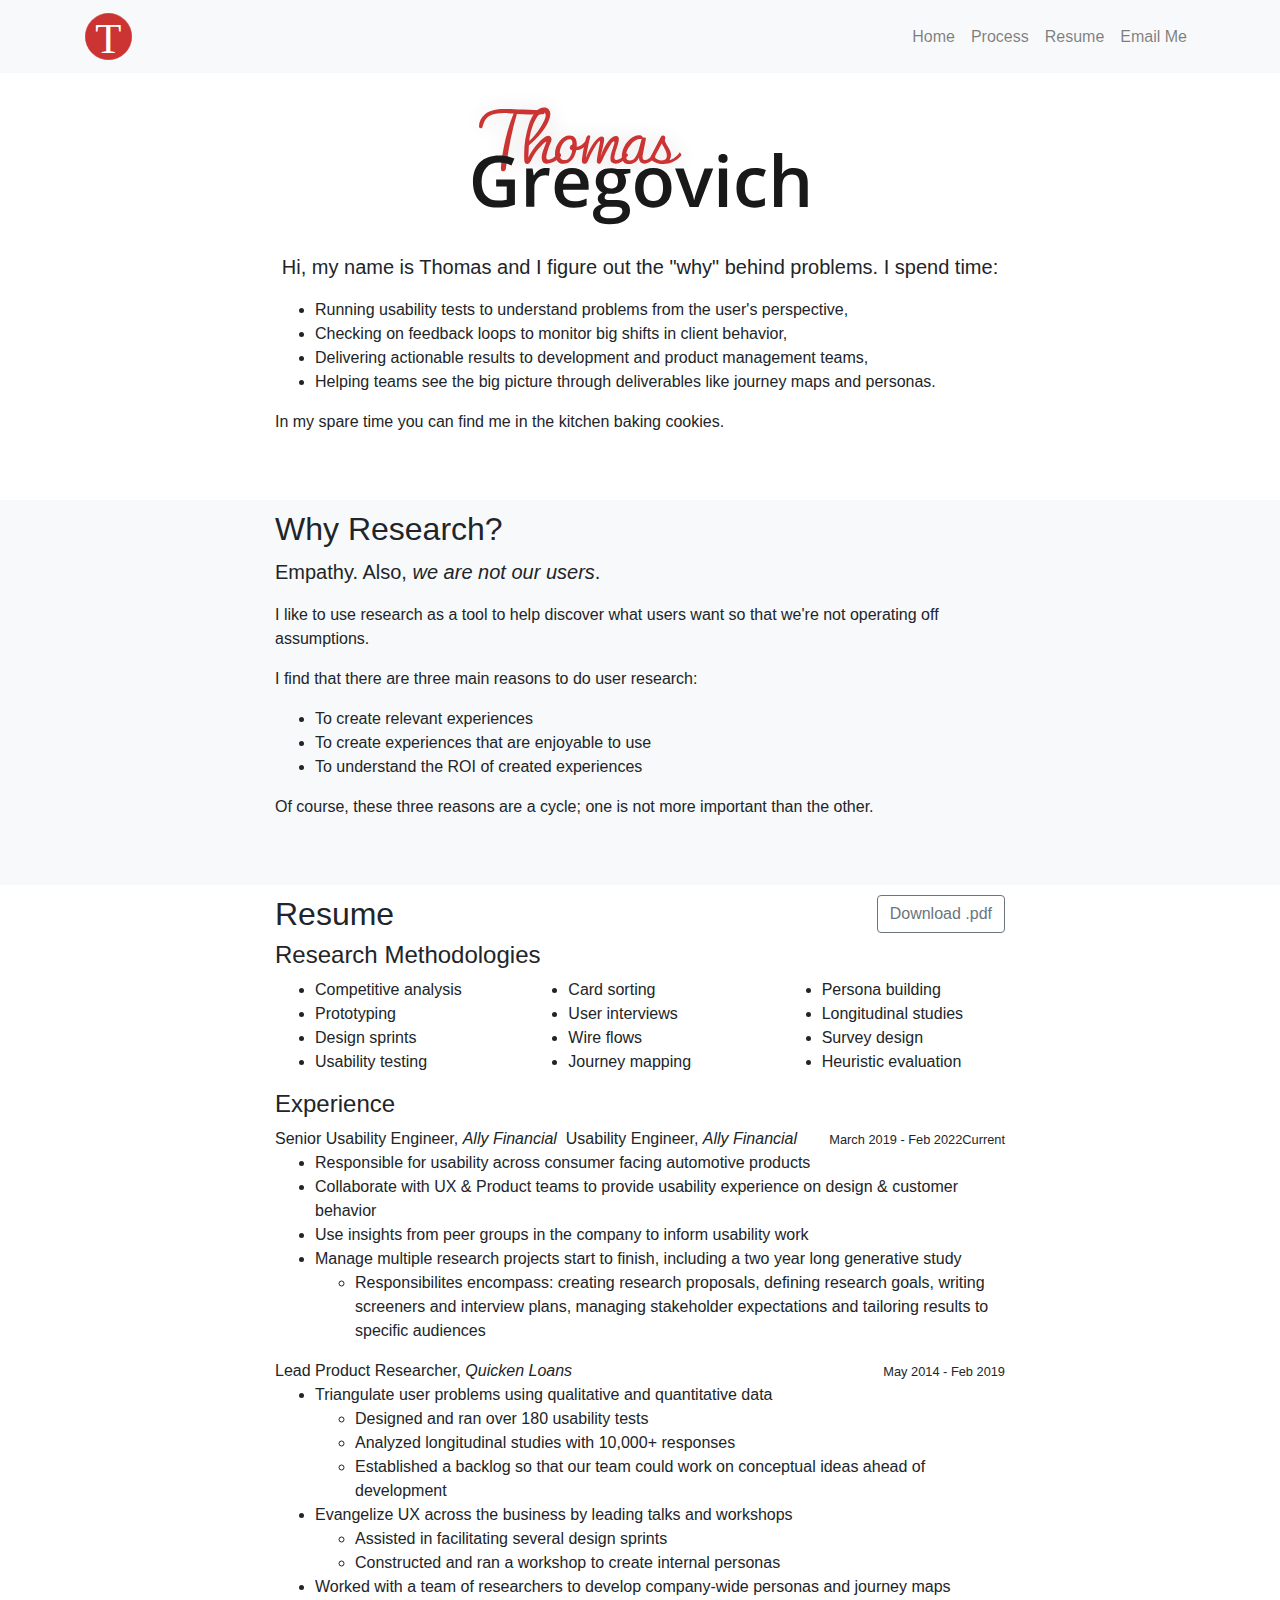
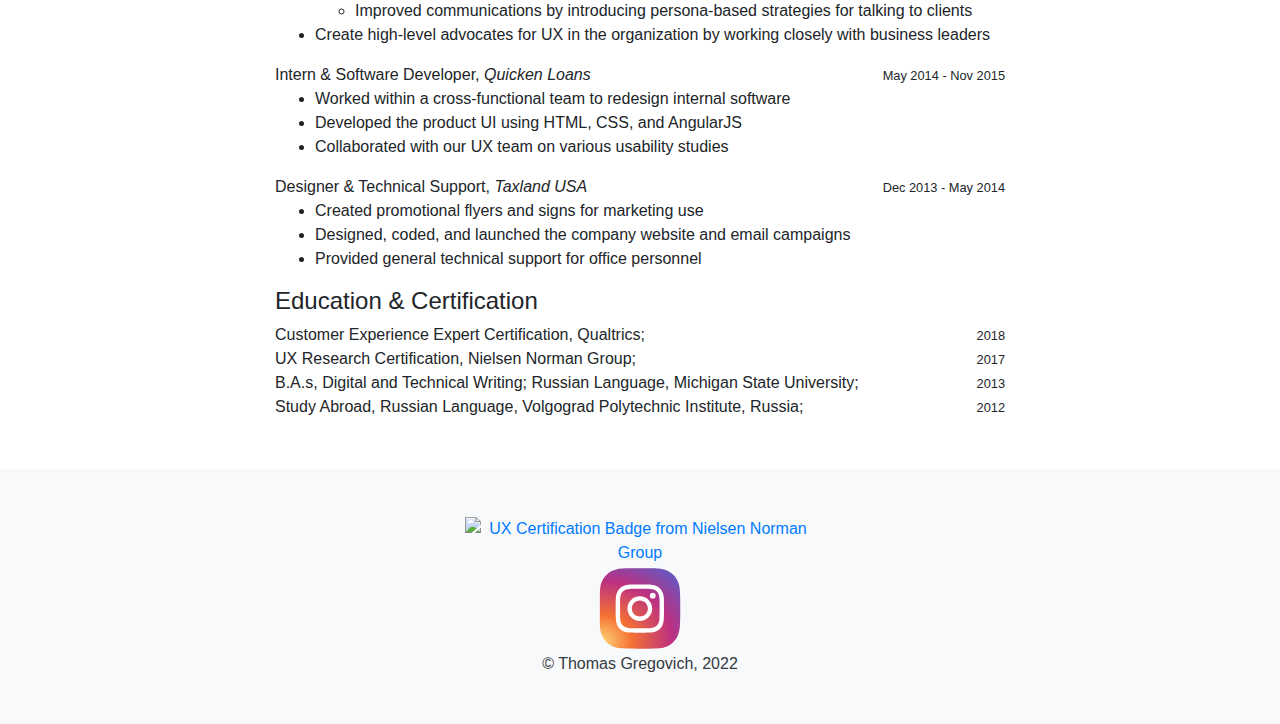
==== index.html @ 5a5f09c2 "Update index.html" ====
<!DOCTYPE html>
<html lang="en">
	<head>
		<!-- Global site tag (gtag.js) - Google Analytics -->
		<script async src="https://www.googletagmanager.com/gtag/js?id=UA-123121654-1"></script>
		<script>
 				window.dataLayer = window.dataLayer || [];
				function gtag(){dataLayer.push(arguments);}
				gtag('js', new Date());

				gtag('config', 'UA-123121654-1');
		</script>

    	<meta charset="utf-8">
    	<meta name="viewport" content="width=device-width, initial-scale=1, shrink-to-fit=no">
    	<meta name="description" content="">
   		<meta name="author" content="">

    	<title>T. Gregovich</title>

    	<!-- Bootstrap core CSS -->
   		<link href="vendor/bootstrap/css/bootstrap.min.css" rel="stylesheet">

    	<!-- Custom styles for this template -->
    	<link href="css/scrolling-nav.css" rel="stylesheet">
    	<link href="css/customstyles.css" rel="stylesheet" type="text/css">
	</head>

  <body id="page-top">

    <!-- Navigation -->
    <nav class="navbar navbar-expand-lg navbar-light bg-light fixed-top" id="mainNav">
      <div class="container">
        <a class="navbar-brand js-scroll-trigger" href="#page-top"><img src="img/logo.svg" id="brand"></a>
        <button class="navbar-toggler" type="button" data-toggle="collapse" data-target="#navbarResponsive" aria-controls="navbarResponsive" aria-expanded="false" aria-label="Toggle navigation">
          <span>Menu</span>
        </button>
        <div class="collapse navbar-collapse" id="navbarResponsive">
          <ul class="navbar-nav ml-auto">
            <li class="nav-item">
              <a class="nav-link js-scroll-trigger" href="#home">Home</a>
            </li>
            <li class="nav-item">
              <a class="nav-link js-scroll-trigger" href="#process">Process</a>
            </li>
            <li class="nav-item">
              <a class="nav-link js-scroll-trigger" href="#resume">Resume</a>
            </li>
            <li class="nav-item">
              <a class="nav-link js-scroll-trigger" href="mailto:thomas.gregovich@gmail.com">Email Me</a>
            </li>
          </ul>
        </div>
      </div>
    </nav>

    <section id="home">
      <div class="container">
        <div class="row">
          <div class="col-lg-8 mx-auto">
          	<img src="img/logo-name.svg" id="logoname">
            <p class="lead text-center">Hi, my name is Thomas and I figure out the "why" behind problems. I spend time: </p>
            <ul>
              <li>Running usability tests to understand problems from the user's perspective,</li>
              <li>Checking on feedback loops to monitor big shifts in client behavior,</li>
              <li>Delivering actionable results to development and product management teams,</li>
              <li>Helping teams see the big picture through deliverables like journey maps and personas.</li>
            </ul>
            <p>In my spare time you can find me in the kitchen baking cookies.</p>
          </div>
        </div>
      </div>
    </section>

    <section id="process" class="bg-light">
      <div class="container">
        <div class="row">
          <div class="col-lg-8 mx-auto">
            <h2>Why Research?</h2>
            <p class="lead">Empathy. Also, <em>we are not our users</em>.</p>
            <p>I like to use research as a tool to help discover what users want so that we're not operating off assumptions.</p>
			<p>I find that there are three main reasons to do user research:
			<ul>
				<li>To create relevant experiences</li>
				<li>To create experiences that are enjoyable to use</li>
				<li>To understand the ROI of created experiences</li>
			</ul>
			Of course, these three reasons are a cycle; one is not more important than the other.
			</p>
          </div>
        </div>
      </div>
    </section>

    <section id="resume">
      <div class="container">
        <div class="row">
          <div class="col-lg-8 mx-auto">
            <h2><span>Resume</span>
                <a class="btn btn-outline-secondary float-right" href="https://gregovic.github.io/files/gregovich_resume.pdf" role="button">Download .pdf</a>
            </h2>
            <h4>Research Methodologies</h4>
            <div class="row">
            	<div class="col-sm">
            		<ul>
            			<li>Competitive analysis</li>
            			<li>Prototyping</li>
            			<li>Design sprints</li>
            			<li>Usability testing</li>
            		</ul>            		
            	</div>
            	<div class="col-sm">
            		<ul>
						<li>Card sorting</li>
            			<li>User interviews</li>
            			<li>Wire flows</li>
            			<li>Journey mapping</li>
            		</ul>            		
            	</div>
            	<div class="col-sm">
            		<ul>
            			<li>Persona building</li>
            			<li>Longitudinal studies</li>
            			<li>Survey design</li>
            			<li>Heuristic evaluation</li>
            		</ul>
            	</div>
            </div>            
			<h4>Experience</h4>
				<div>
					<span class="h6">Senior Usability Engineer, <em>Ally Financial&nbsp;</em></span><span class="float-sm-right"><small>Current</small></span>
					<span class="h6">Usability Engineer, <em>Ally Financial&nbsp;</em></span><span class="float-sm-right"><small>March 2019 - Feb 2022</small></span>
					<ul>
						<li>Responsible for usability across consumer facing automotive products</li>
						<li>Collaborate with UX & Product teams to provide usability experience on design & customer behavior</li>
						<li>Use insights from peer groups in the company to inform usability work</li>
						<li>Manage multiple research projects start to finish, including a two year long generative study</li>
							<ul>
								<li>Responsibilites encompass: creating research proposals, defining research goals, writing screeners and interview plans, managing stakeholder expectations and tailoring results to specific audiences</li>
							</ul>
					</ul>					
				</div>
		  		<div>
					<span class="h6">Lead Product Researcher, <em>Quicken Loans&nbsp;</em></span><span class="float-sm-right"><small>May 2014 - Feb 2019</small></span>
					<ul>
						<li>Triangulate user problems using qualitative and quantitative data</li>
							<ul>
								<li>Designed and ran over 180 usability tests</li>
								<li>Analyzed longitudinal studies with 10,000+ responses</li>
								<li>Established a backlog so that our team could work on conceptual ideas ahead of development</li>
							</ul>
						<li>Evangelize UX across the business by leading talks and workshops</li>
							<ul>
								<li>Assisted in facilitating several design sprints</li>
								<li>Constructed and ran a workshop to create internal personas</li>
							</ul>
						<li>Worked with a team of researchers to develop company-wide personas and journey maps</li>
							<ul>
								<li>Improved communications by introducing persona-based strategies for talking to clients</li>
							</ul>
						<li>Create high-level advocates for UX in the organization by working closely with business leaders</li>
					</ul>					
				</div>
				<div>
					<span class="h6">Intern & Software Developer, <em>Quicken Loans&nbsp;</em></span><span class="float-sm-right"><small>May 2014 - Nov 2015</small></span>
					<ul>
						<li>Worked within a cross-functional team to redesign internal software</li>
						<li>Developed the product UI using HTML, CSS, and AngularJS</li>
						<li>Collaborated with our UX team on various usability studies</li>
					</ul>
				</div>
				<div>
					<span class="h6">Designer & Technical Support, <em>Taxland USA&nbsp;</em></span><span class="float-sm-right"><small>Dec 2013 - May 2014</small></span>
					<ul>
						<li>Created promotional flyers and signs for marketing use</li>
						<li>Designed, coded, and launched the company website and email campaigns</li>
						<li>Provided general technical support for office personnel</li>
					</ul>
					
				</div>
			<h4>Education & Certification</h4>
			<div>Customer Experience Expert Certification, Qualtrics;&nbsp;<span class="float-sm-right"><small>2018</small></span></div>
			<div>UX Research Certification, Nielsen Norman Group;&nbsp;<span class="float-sm-right"><small>2017</small></span></div>
			<div>B.A.s, Digital and Technical Writing; Russian Language, Michigan State University;&nbsp;<span class="float-sm-right"><small>2013</small></span></div>
			<div>Study Abroad, Russian Language, Volgograd Polytechnic Institute, Russia;&nbsp;<span class="float-sm-right"><small>2012</small></span></div>
          
          </div>
        </div>
      </div>
    </section>

    <!-- Footer -->
    <footer class="py-5 bg-light">
      <div class="container">
      	<div class="row">
      		<div class="col">
      		</div>
      		<div class="col text-center">
      			<div>
      				<a href="https://www.nngroup.com/ux-certification/verify/"><img src="https://media.nngroup.com/nng-uxc-badge.png" width="120" height="104" border="0" style="border:none;"alt="UX Certification Badge from Nielsen Norman Group" /></a>
      				<a href="https://www.instagram.com/doublehelixes"><img src="img/insta.svg" width="100" height="87" border="0" style="border:none;"alt="Link to Thomas' instagram page; icon created by Arthur Gareginyan at iconfinder.com" /></a>
      			</div>
      		</div>
      		<div class="col">
			</div>
      	</div>
      	<div class="row">
      		<div class="col">
      			<p class="m-0 text-center text-dark"> &copy; Thomas Gregovich, 2022</p>
      		</div>
      	</div>
      </div>
      <!-- /.container -->
    </footer>

    <!-- Bootstrap core JavaScript -->
    <script src="vendor/jquery/jquery.min.js"></script>
    <script src="vendor/bootstrap/js/bootstrap.bundle.min.js"></script>

    <!-- Plugin JavaScript -->
    <script src="vendor/jquery-easing/jquery.easing.min.js"></script>

    <!-- Custom JavaScript for this theme -->
    <script src="js/scrolling-nav.js"></script>

  </body>

</html>
---- css/scrolling-nav.css ----
/*!
 * Start Bootstrap - Scrolling Nav (https://startbootstrap.com/template-overviews/scrolling-nav)
 * Copyright 2013-2017 Start Bootstrap
 * Licensed under MIT (https://github.com/BlackrockDigital/startbootstrap-scrolling-nav/blob/master/LICENSE)
 */

header {
  padding: 154px 0 100px;
}

@media (min-width: 992px) {
  header {
    padding: 156px 0 100px;
  }
}

section {
  padding: 10px 0 50px 0;
}
---- css/customstyles.css ----
/* Sticky nav stuff */
body {
  min-height: 1100px;
  padding-top: 70px;
}
/* Logo/Pic Resizing */
.pic-resize {
	max-width: 40%; 
	height: auto;
	border-radius: 50%;
}
#specialpic {
	display: block;
    margin-left: auto;
    margin-right: auto;
    width: 50%;
    padding-bottom: 25px;
}
#logoname {
	display: block;
    margin-left: auto;
    margin-right: auto;
    width: 50%;
}

#brand {
	max-width: 60%;
	height: auto;
}


/* Fancy typography stuff */
.firstcharacter {
	float: left;
	color: #d6503e;
	font-size: 64px;
	line-height: 60px;
	font-family: 'Lato', sans-serif;
	font-weight: 400;
}

.sectionhead{
	margin: 10px 0 0 0;
}
.sectionhead .pdf {margin-top:10px;}

.resume h2{
	
}

/* Footer Navigation */

#social {text-align: center;}
#social ul {
	list-style-type: none;
	margin: 0;
	padding: 0;
	} 
#social ul li {display: inline;}
#social ul li a {text-decoration: none; padding: .5rem;}
#social img {height: 50px; width: 50px;}
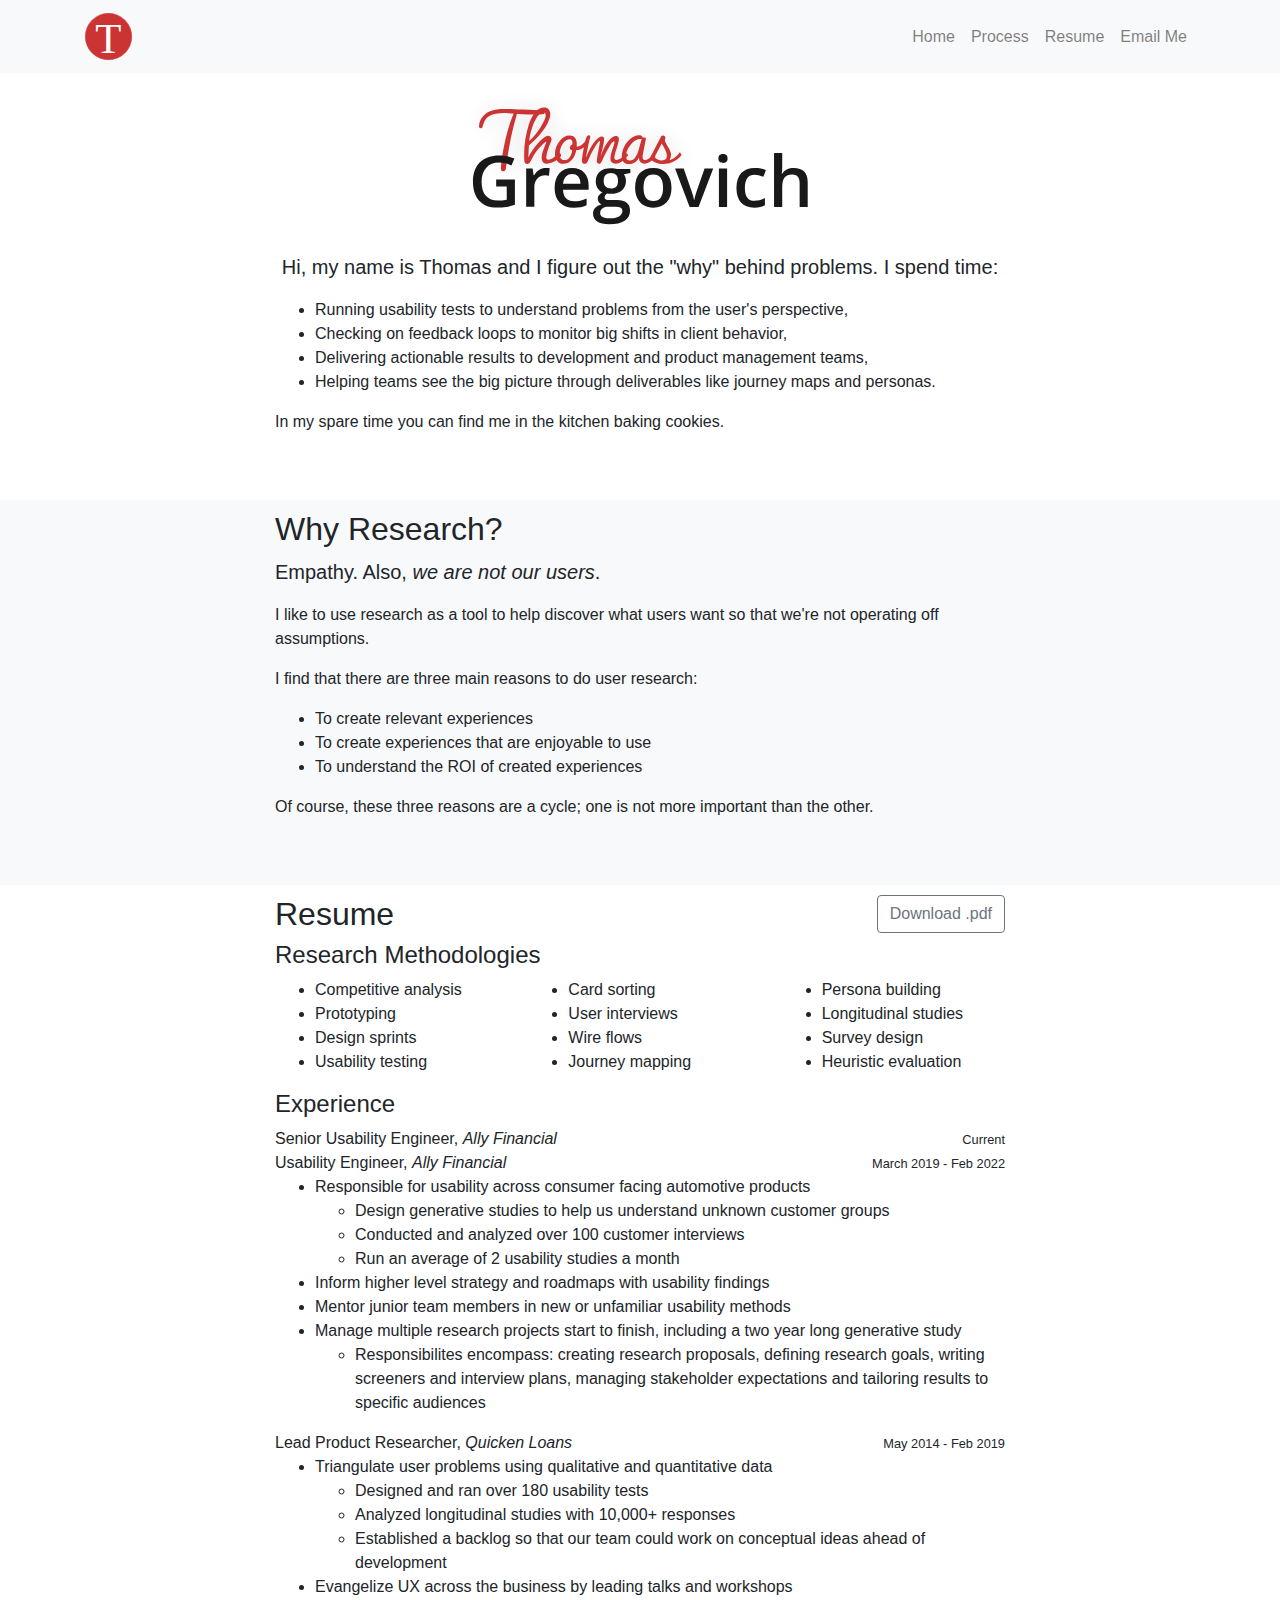
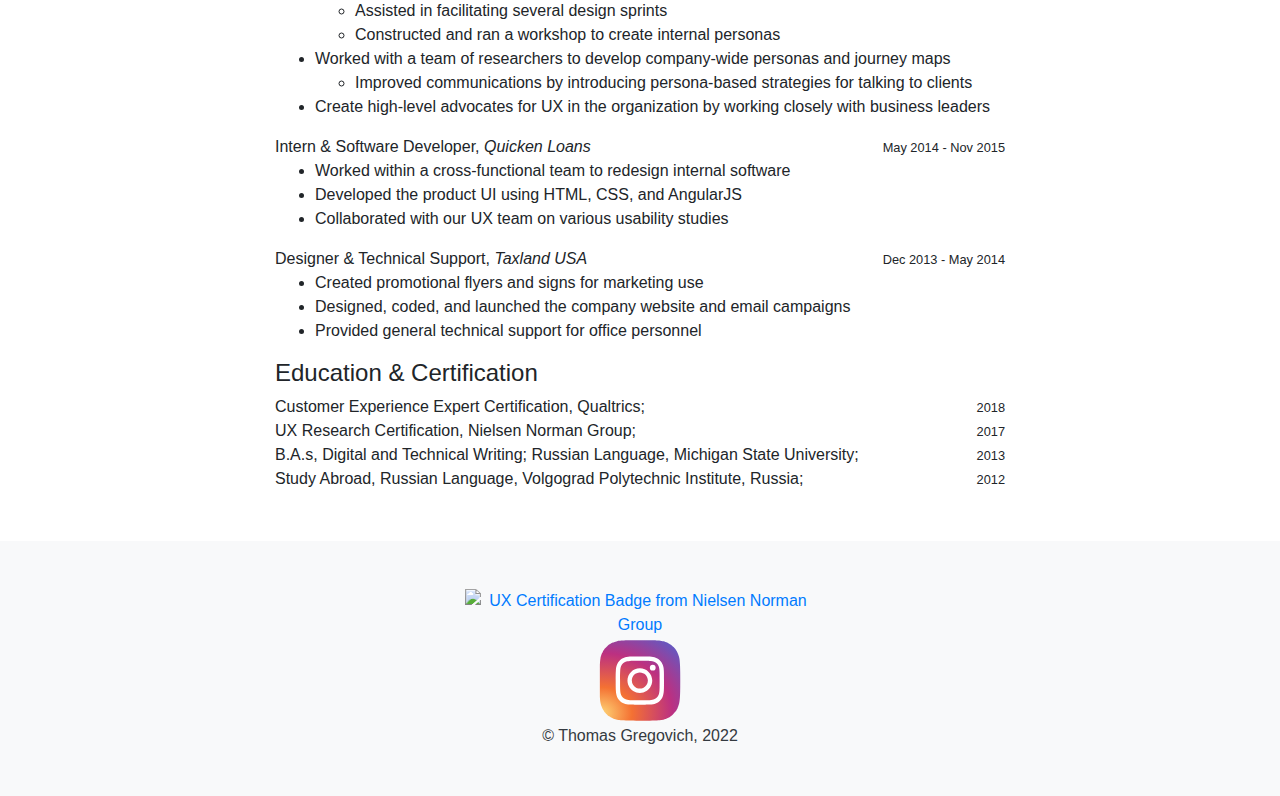
==== commit 7f33bfc6: "Update index.html" ====
--- a/index.html
+++ b/index.html
@@ -128,12 +128,17 @@
             </div>            
 			<h4>Experience</h4>
 				<div>
-					<span class="h6">Senior Usability Engineer, <em>Ally Financial&nbsp;</em></span><span class="float-sm-right"><small>Current</small></span>
+					<span class="h6">Senior Usability Engineer, <em>Ally Financial&nbsp;</em></span><span class="float-sm-right"><small>Current</small></span><br/>
 					<span class="h6">Usability Engineer, <em>Ally Financial&nbsp;</em></span><span class="float-sm-right"><small>March 2019 - Feb 2022</small></span>
 					<ul>
 						<li>Responsible for usability across consumer facing automotive products</li>
-						<li>Collaborate with UX & Product teams to provide usability experience on design & customer behavior</li>
-						<li>Use insights from peer groups in the company to inform usability work</li>
+						<ul>
+							<li> Design generative studies to help us understand unknown customer groups</li>
+							<li>Conducted and analyzed over 100 customer interviews</li>
+							<li>Run an average of 2 usability studies a month</li>
+						</ul>
+						<li>Inform higher level strategy and roadmaps with usability findings</li>
+						<li>Mentor junior team members in new or unfamiliar usability methods</li>
 						<li>Manage multiple research projects start to finish, including a two year long generative study</li>
 							<ul>
 								<li>Responsibilites encompass: creating research proposals, defining research goals, writing screeners and interview plans, managing stakeholder expectations and tailoring results to specific audiences</li>
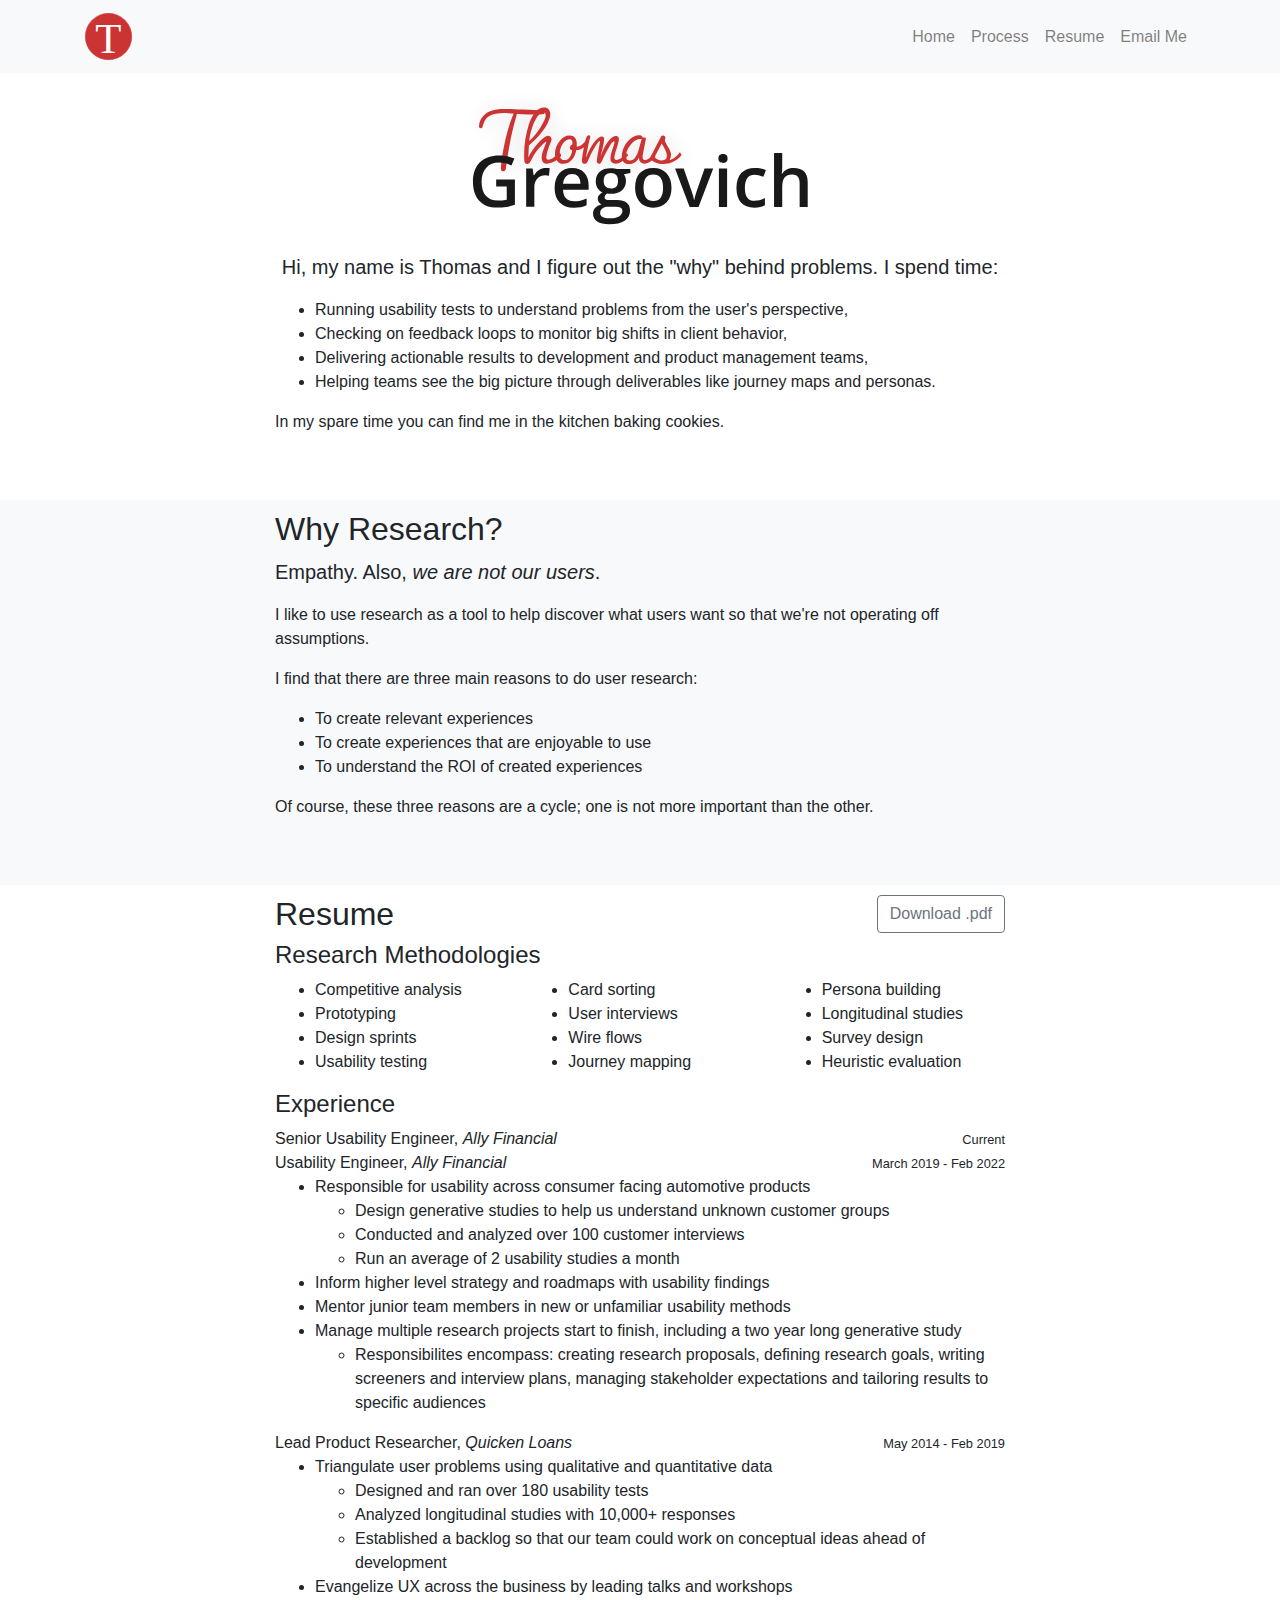
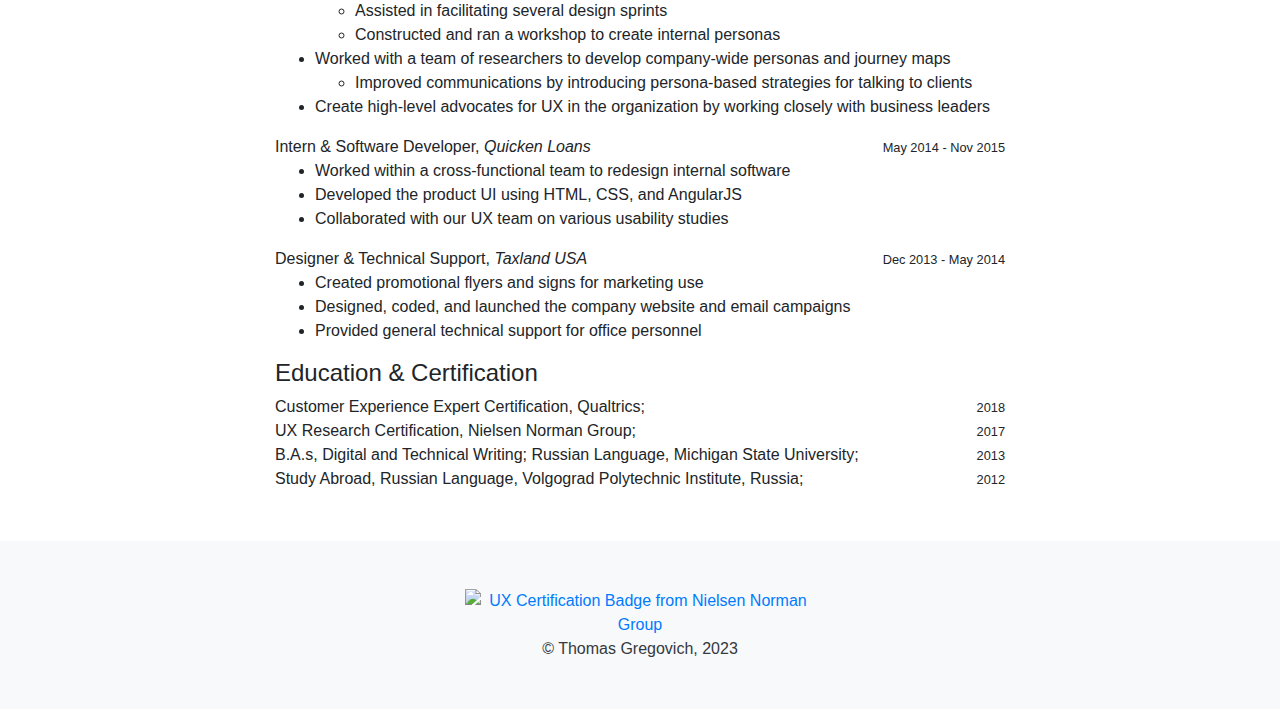
==== commit e20781e2: "Update index.html" ====
--- a/index.html
+++ b/index.html
@@ -203,7 +203,6 @@
       		<div class="col text-center">
       			<div>
       				<a href="https://www.nngroup.com/ux-certification/verify/"><img src="https://media.nngroup.com/nng-uxc-badge.png" width="120" height="104" border="0" style="border:none;"alt="UX Certification Badge from Nielsen Norman Group" /></a>
-      				<a href="https://www.instagram.com/doublehelixes"><img src="img/insta.svg" width="100" height="87" border="0" style="border:none;"alt="Link to Thomas' instagram page; icon created by Arthur Gareginyan at iconfinder.com" /></a>
       			</div>
       		</div>
       		<div class="col">
@@ -211,7 +210,7 @@
       	</div>
       	<div class="row">
       		<div class="col">
-      			<p class="m-0 text-center text-dark"> &copy; Thomas Gregovich, 2022</p>
+      			<p class="m-0 text-center text-dark"> &copy; Thomas Gregovich, 2023</p>
       		</div>
       	</div>
       </div>
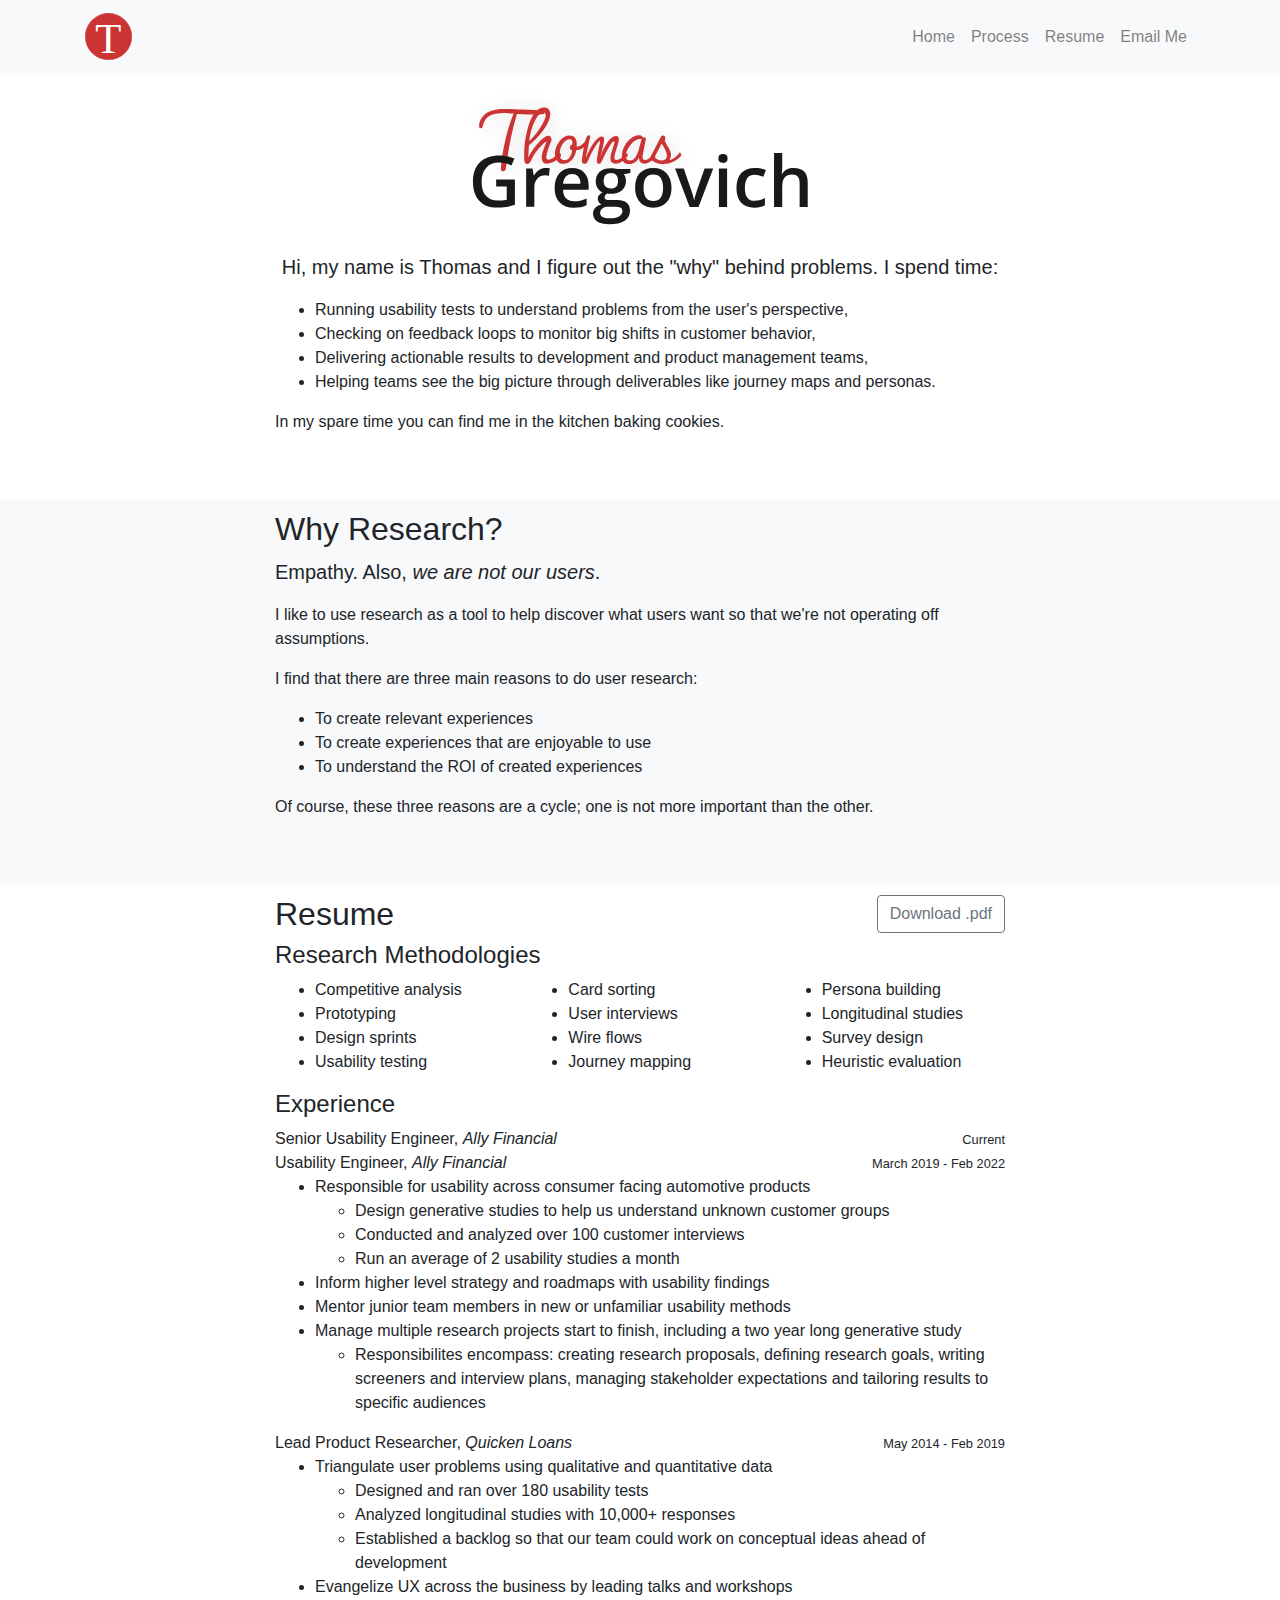
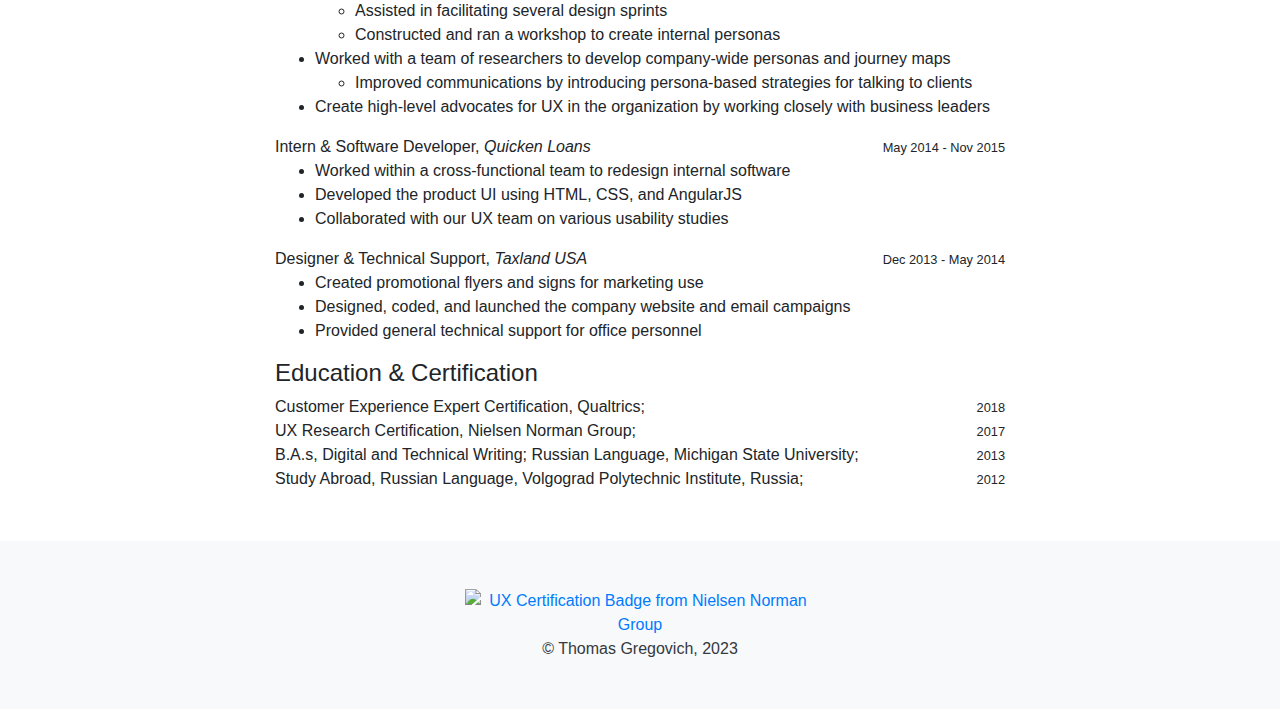
==== commit 291d8803: "Update index.html" ====
--- a/index.html
+++ b/index.html
@@ -62,7 +62,7 @@
             <p class="lead text-center">Hi, my name is Thomas and I figure out the "why" behind problems. I spend time: </p>
             <ul>
               <li>Running usability tests to understand problems from the user's perspective,</li>
-              <li>Checking on feedback loops to monitor big shifts in client behavior,</li>
+              <li>Checking on feedback loops to monitor big shifts in customer behavior,</li>
               <li>Delivering actionable results to development and product management teams,</li>
               <li>Helping teams see the big picture through deliverables like journey maps and personas.</li>
             </ul>
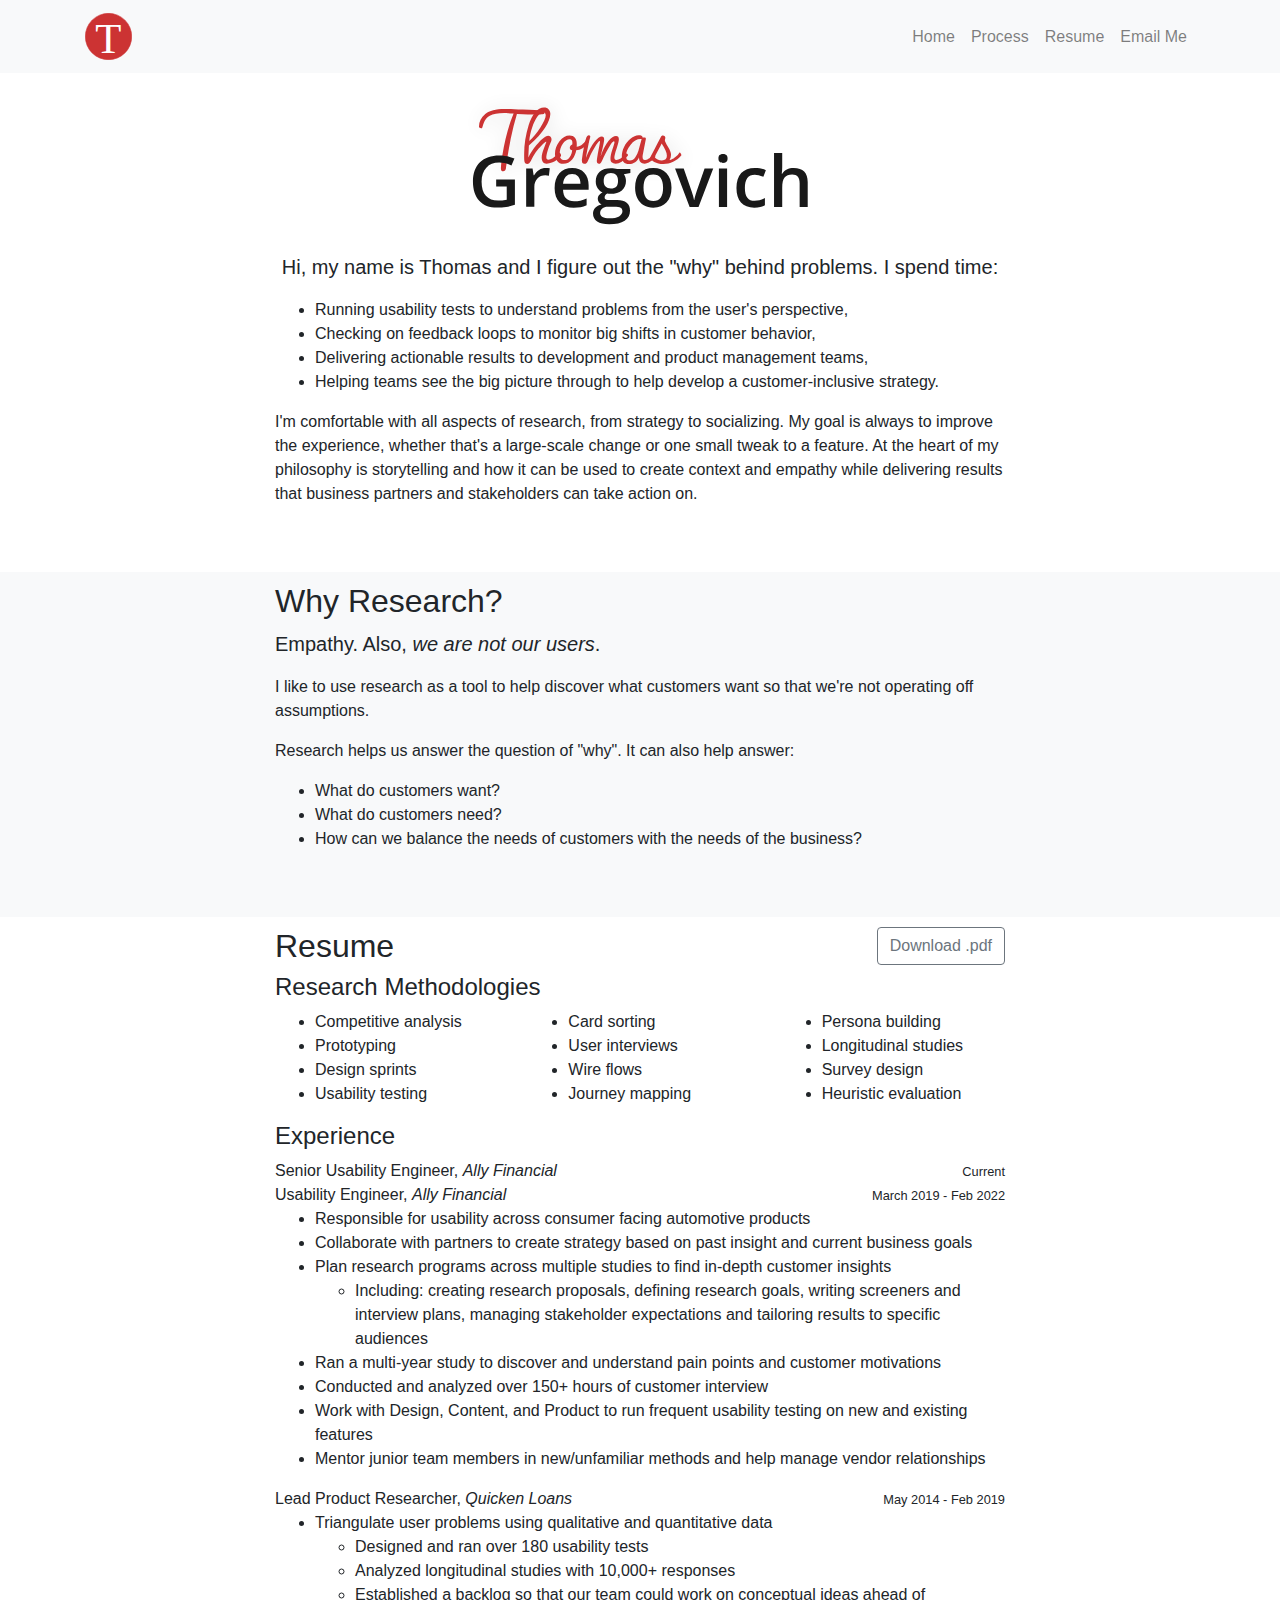
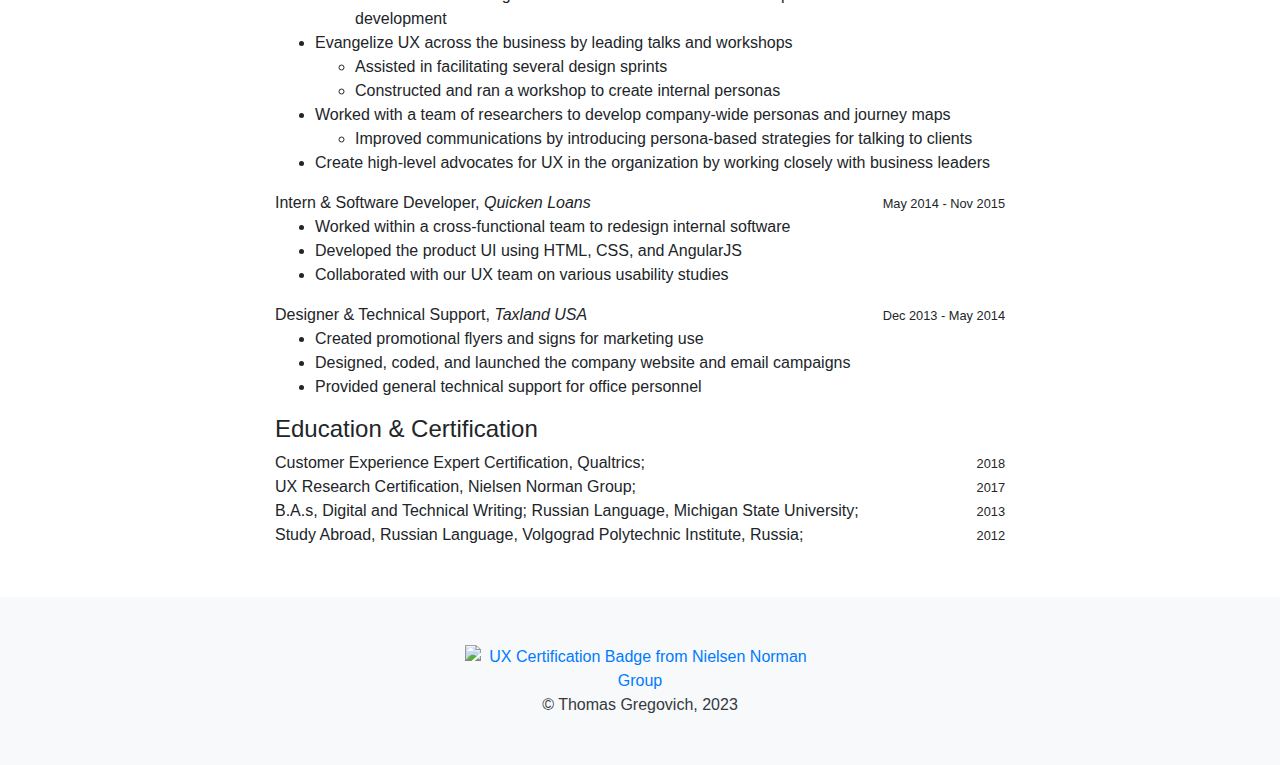
==== commit 19d51fdc: "Update index.html" ====
--- a/index.html
+++ b/index.html
@@ -64,10 +64,12 @@
               <li>Running usability tests to understand problems from the user's perspective,</li>
               <li>Checking on feedback loops to monitor big shifts in customer behavior,</li>
               <li>Delivering actionable results to development and product management teams,</li>
-              <li>Helping teams see the big picture through deliverables like journey maps and personas.</li>
+              <li>Helping teams see the big picture through to help develop a customer-inclusive strategy.</li>
             </ul>
-            <p>In my spare time you can find me in the kitchen baking cookies.</p>
-          </div>
+            <p>I'm comfortable with all aspects of research, from strategy to socializing. My goal is always to improve the experience, whether that's a large-scale change or one small tweak to a feature.
+            At the heart of my philosophy is storytelling and how it can be used to create context and empathy while delivering results that business partners and stakeholders can take action on.
+            </p>  
+        </div>
         </div>
       </div>
     </section>
@@ -78,14 +80,14 @@
           <div class="col-lg-8 mx-auto">
             <h2>Why Research?</h2>
             <p class="lead">Empathy. Also, <em>we are not our users</em>.</p>
-            <p>I like to use research as a tool to help discover what users want so that we're not operating off assumptions.</p>
-			<p>I find that there are three main reasons to do user research:
+            <p>
+            <p>I like to use research as a tool to help discover what customers want so that we're not operating off assumptions.</p>
+			<p>Research helps us answer the question of "why". It can also help answer:
 			<ul>
-				<li>To create relevant experiences</li>
-				<li>To create experiences that are enjoyable to use</li>
-				<li>To understand the ROI of created experiences</li>
+				<li>What do customers want?</li>
+				<li>What do customers need?</li>
+				<li>How can we balance the needs of customers with the needs of the business?</li>
 			</ul>
-			Of course, these three reasons are a cycle; one is not more important than the other.
 			</p>
           </div>
         </div>
@@ -125,24 +127,22 @@
             			<li>Heuristic evaluation</li>
             		</ul>
             	</div>
-            </div>            
+            </div>   
 			<h4>Experience</h4>
 				<div>
 					<span class="h6">Senior Usability Engineer, <em>Ally Financial&nbsp;</em></span><span class="float-sm-right"><small>Current</small></span><br/>
 					<span class="h6">Usability Engineer, <em>Ally Financial&nbsp;</em></span><span class="float-sm-right"><small>March 2019 - Feb 2022</small></span>
 					<ul>
 						<li>Responsible for usability across consumer facing automotive products</li>
-						<ul>
-							<li> Design generative studies to help us understand unknown customer groups</li>
-							<li>Conducted and analyzed over 100 customer interviews</li>
-							<li>Run an average of 2 usability studies a month</li>
-						</ul>
-						<li>Inform higher level strategy and roadmaps with usability findings</li>
-						<li>Mentor junior team members in new or unfamiliar usability methods</li>
-						<li>Manage multiple research projects start to finish, including a two year long generative study</li>
-							<ul>
-								<li>Responsibilites encompass: creating research proposals, defining research goals, writing screeners and interview plans, managing stakeholder expectations and tailoring results to specific audiences</li>
-							</ul>
+						<li>Collaborate with partners to create strategy based on past insight and current business goals</li>
+						<li>Plan research programs across multiple studies to find in-depth customer insights</li>
+							<ul>
+								<li>Including: creating research proposals, defining research goals, writing screeners and interview plans, managing stakeholder expectations and tailoring results to specific audiences</li>
+							</ul>
+						<li>Ran a multi-year study to discover and understand pain points and customer motivations</li>
+						<li>Conducted and analyzed over 150+ hours of customer interview</li>
+						<li>Work with Design, Content, and Product to run frequent usability testing on new and existing features</li>
+						<li>Mentor junior team members in new/unfamiliar methods and help manage vendor relationships</li>      
 					</ul>					
 				</div>
 		  		<div>
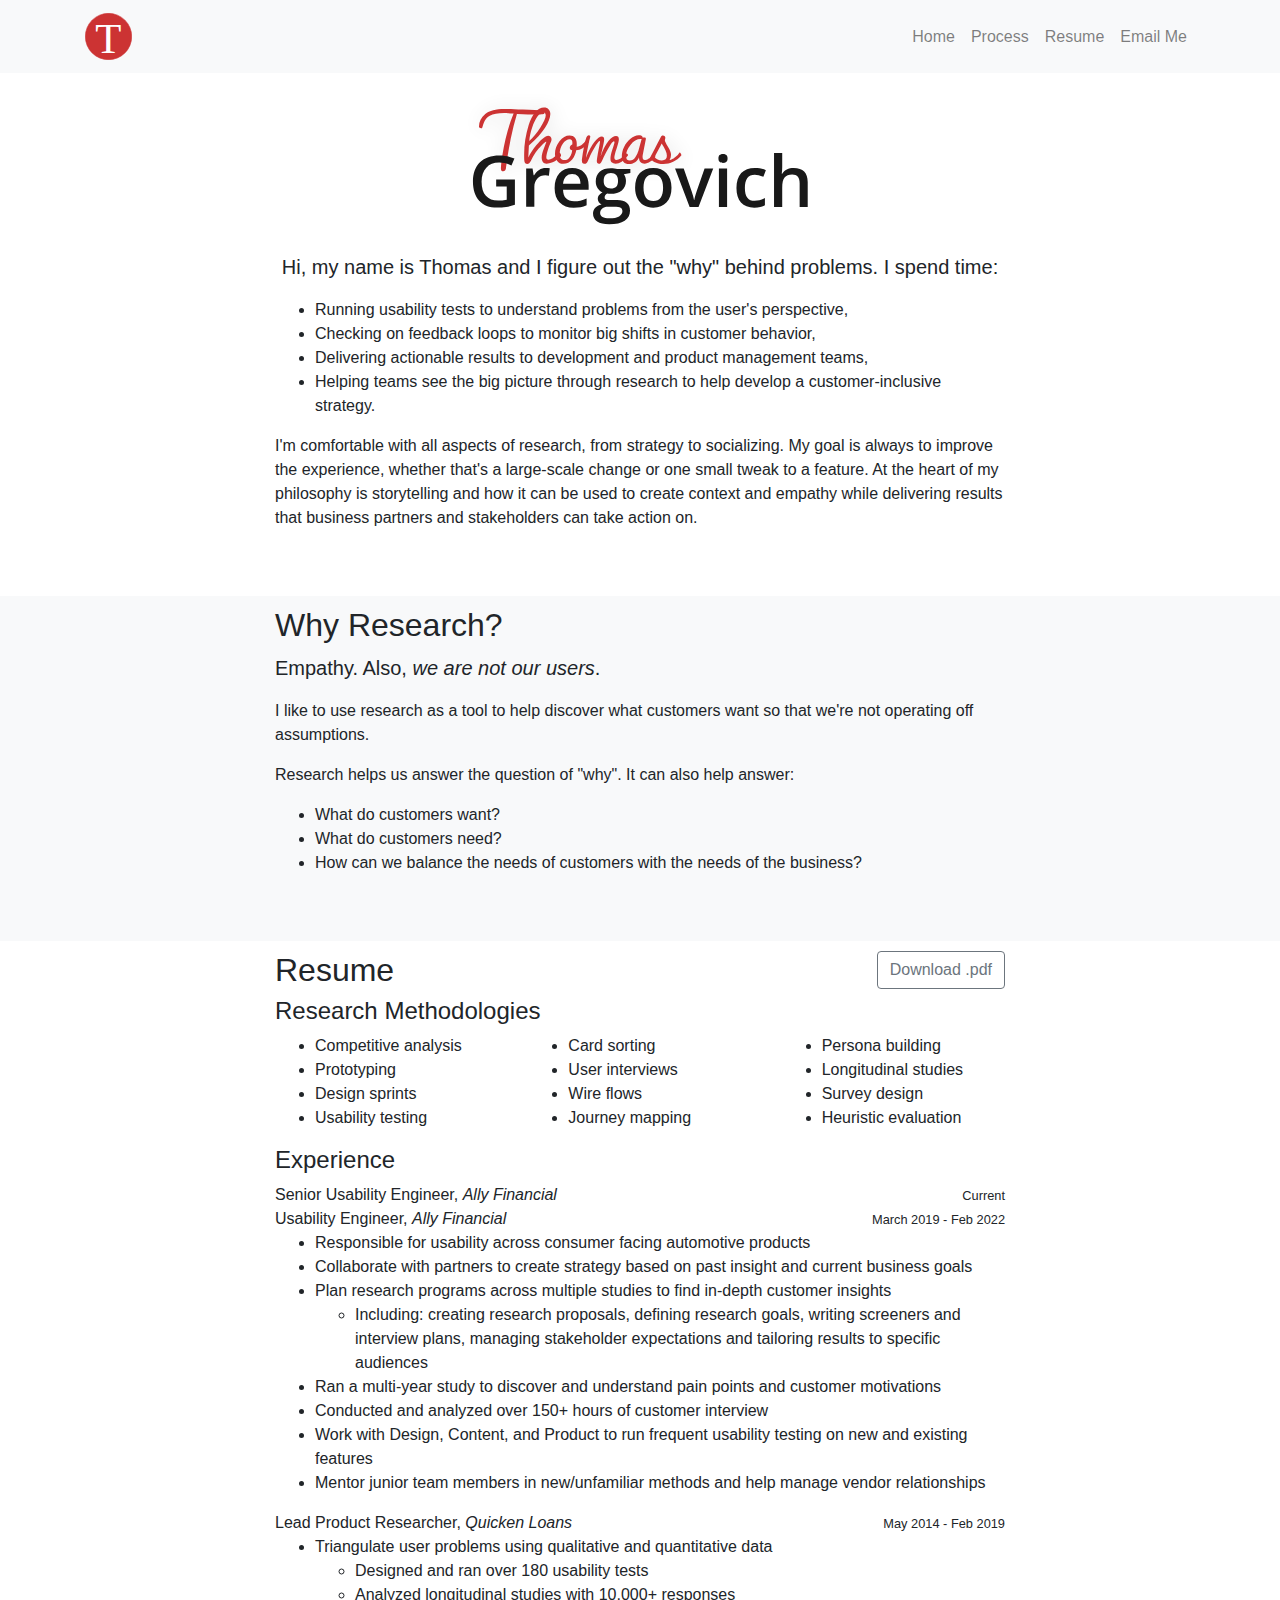
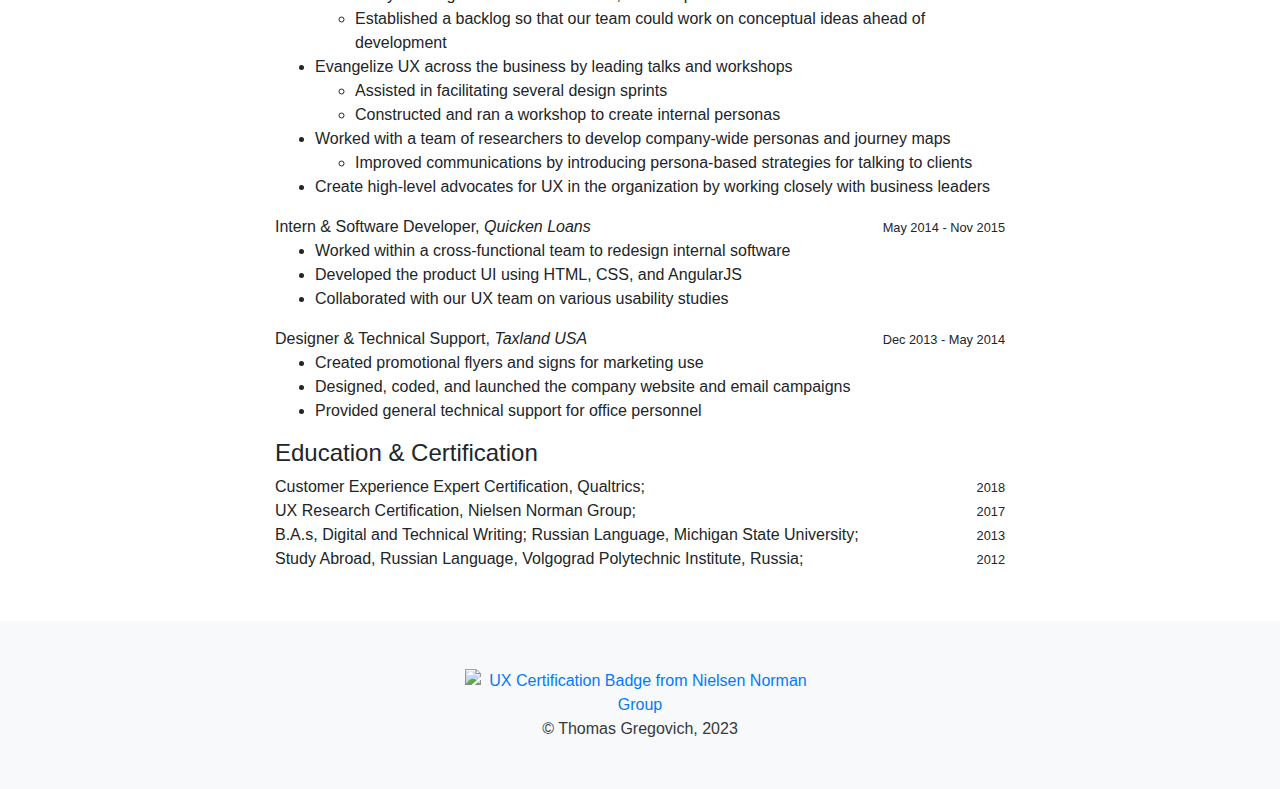
==== commit ccfa049e: "Update index.html" ====
--- a/index.html
+++ b/index.html
@@ -64,7 +64,7 @@
               <li>Running usability tests to understand problems from the user's perspective,</li>
               <li>Checking on feedback loops to monitor big shifts in customer behavior,</li>
               <li>Delivering actionable results to development and product management teams,</li>
-              <li>Helping teams see the big picture through to help develop a customer-inclusive strategy.</li>
+              <li>Helping teams see the big picture through research to help develop a customer-inclusive strategy.</li>
             </ul>
             <p>I'm comfortable with all aspects of research, from strategy to socializing. My goal is always to improve the experience, whether that's a large-scale change or one small tweak to a feature.
             At the heart of my philosophy is storytelling and how it can be used to create context and empathy while delivering results that business partners and stakeholders can take action on.
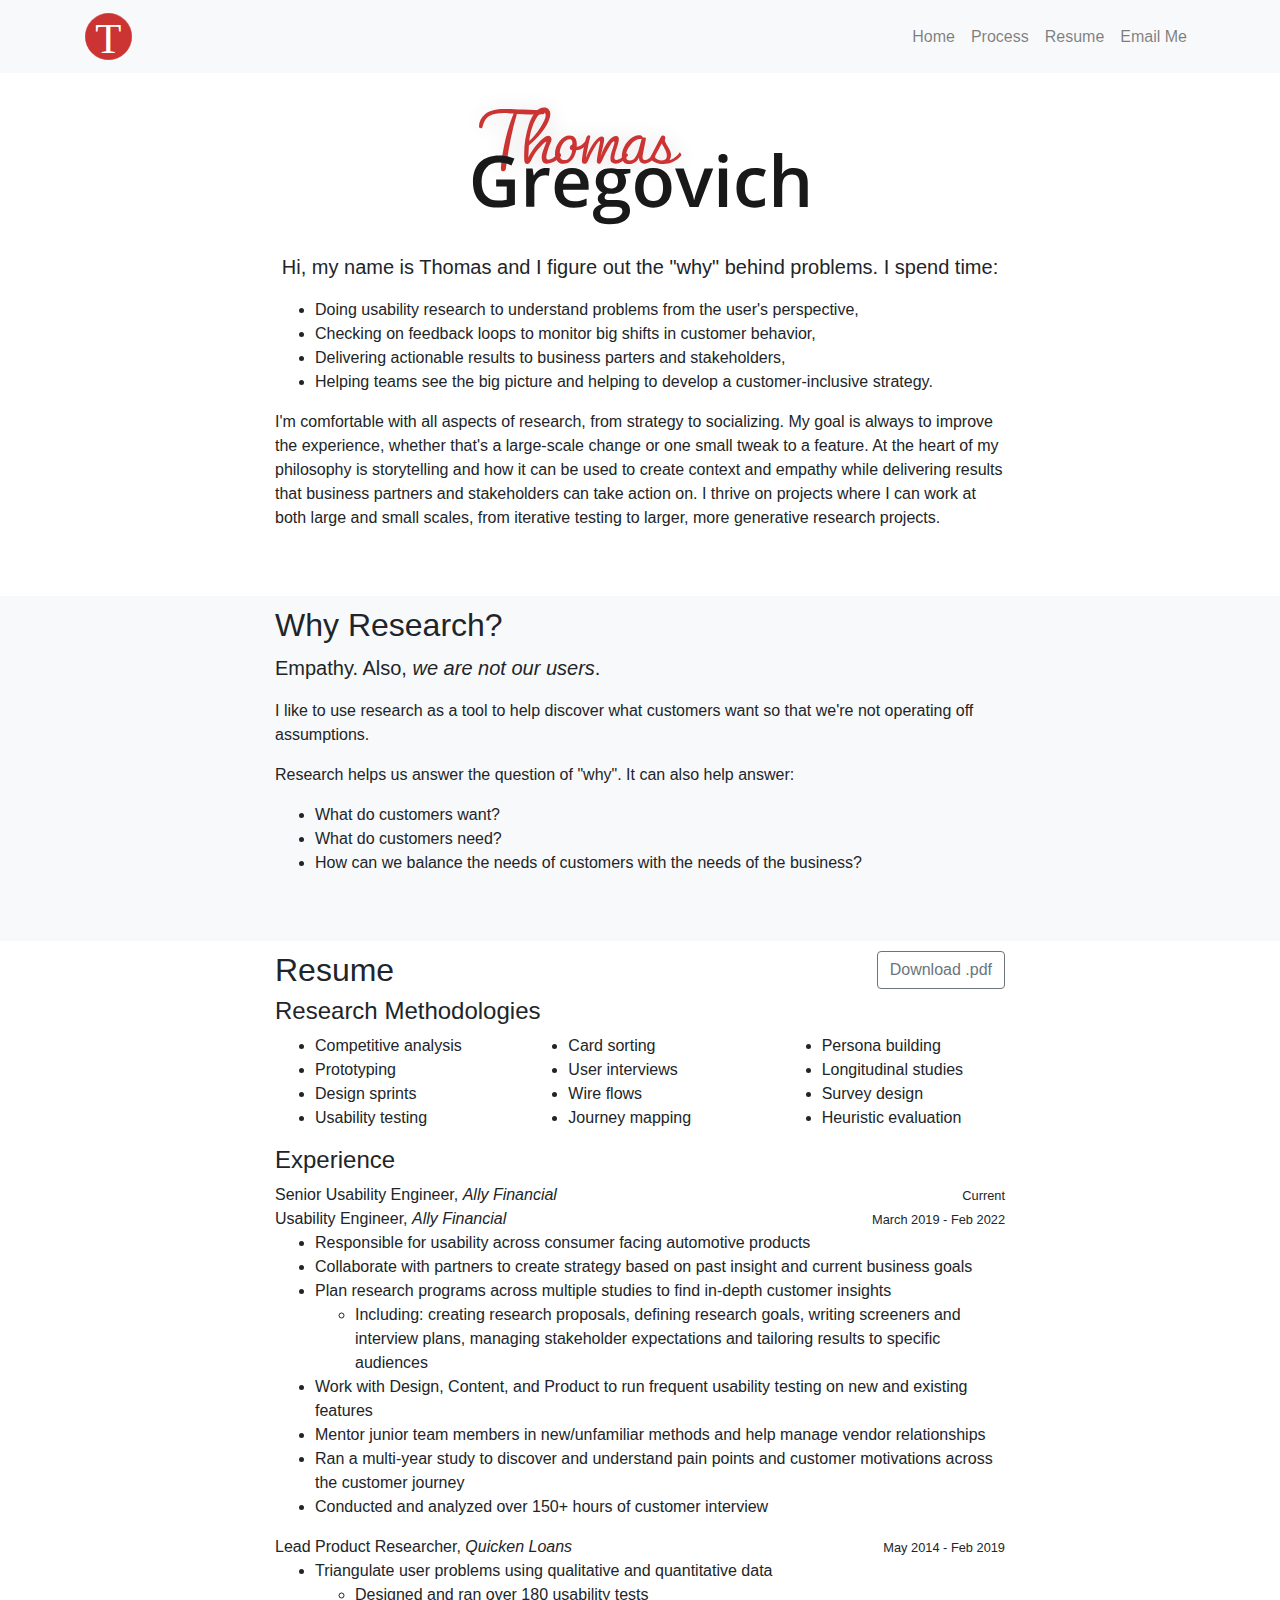
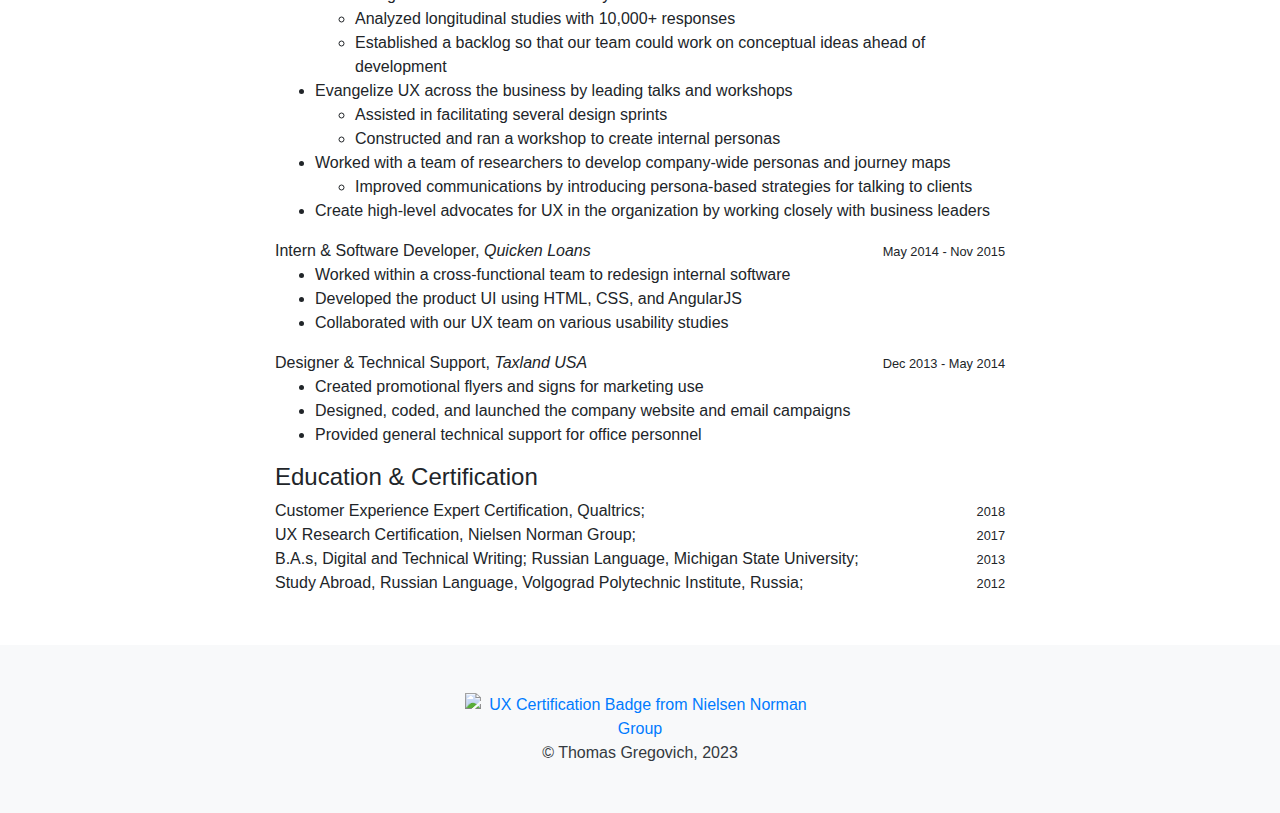
==== commit 15cd7770: "Update index.html" ====
--- a/index.html
+++ b/index.html
@@ -61,13 +61,14 @@
           	<img src="img/logo-name.svg" id="logoname">
             <p class="lead text-center">Hi, my name is Thomas and I figure out the "why" behind problems. I spend time: </p>
             <ul>
-              <li>Running usability tests to understand problems from the user's perspective,</li>
+              <li>Doing usability research to understand problems from the user's perspective,</li>
               <li>Checking on feedback loops to monitor big shifts in customer behavior,</li>
-              <li>Delivering actionable results to development and product management teams,</li>
-              <li>Helping teams see the big picture through research to help develop a customer-inclusive strategy.</li>
+              <li>Delivering actionable results to business parters and stakeholders,</li>
+              <li>Helping teams see the big picture and helping to develop a customer-inclusive strategy.</li>
             </ul>
             <p>I'm comfortable with all aspects of research, from strategy to socializing. My goal is always to improve the experience, whether that's a large-scale change or one small tweak to a feature.
             At the heart of my philosophy is storytelling and how it can be used to create context and empathy while delivering results that business partners and stakeholders can take action on.
+            I thrive on projects where I can work at both large and small scales, from iterative testing to larger, more generative research projects.
             </p>  
         </div>
         </div>
@@ -139,10 +140,10 @@
 							<ul>
 								<li>Including: creating research proposals, defining research goals, writing screeners and interview plans, managing stakeholder expectations and tailoring results to specific audiences</li>
 							</ul>
-						<li>Ran a multi-year study to discover and understand pain points and customer motivations</li>
+						<li>Work with Design, Content, and Product to run frequent usability testing on new and existing features</li>
+						<li>Mentor junior team members in new/unfamiliar methods and help manage vendor relationships</li>
+						<li>Ran a multi-year study to discover and understand pain points and customer motivations across the customer journey</li>
 						<li>Conducted and analyzed over 150+ hours of customer interview</li>
-						<li>Work with Design, Content, and Product to run frequent usability testing on new and existing features</li>
-						<li>Mentor junior team members in new/unfamiliar methods and help manage vendor relationships</li>      
 					</ul>					
 				</div>
 		  		<div>
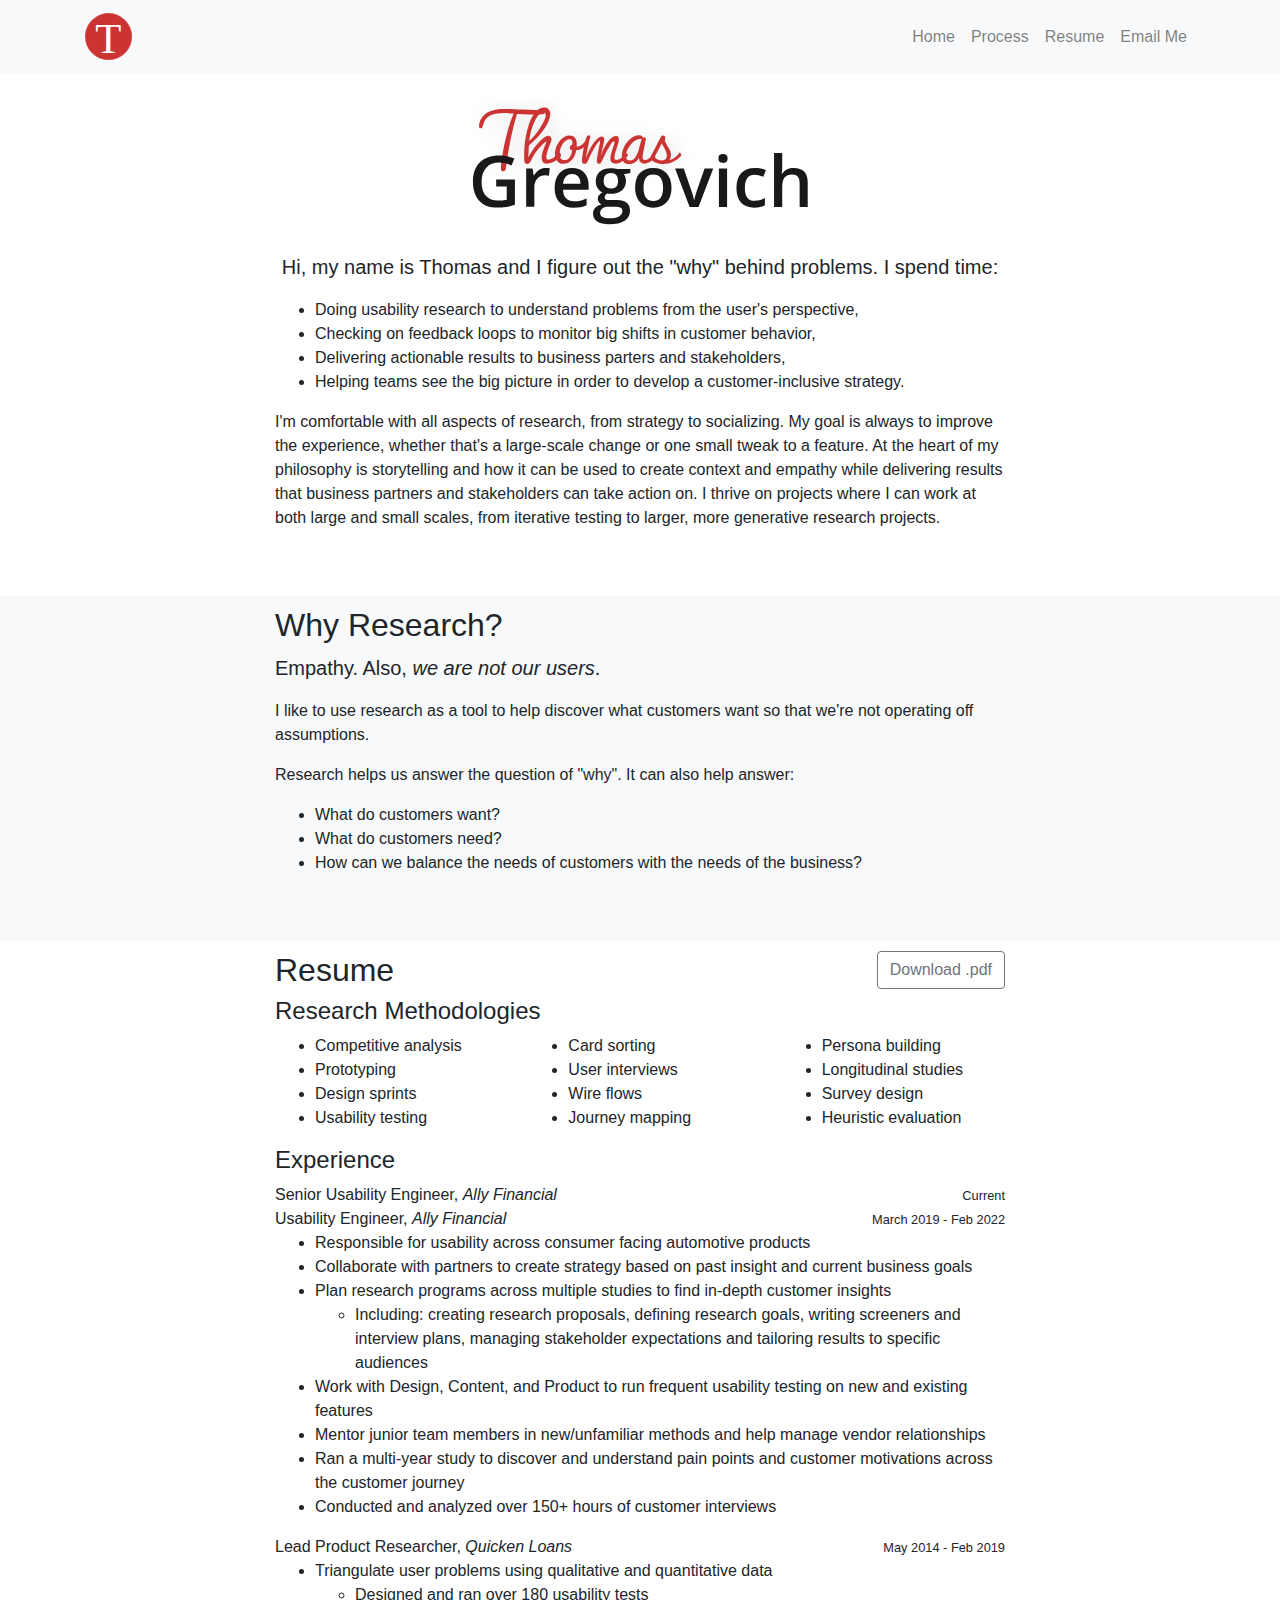
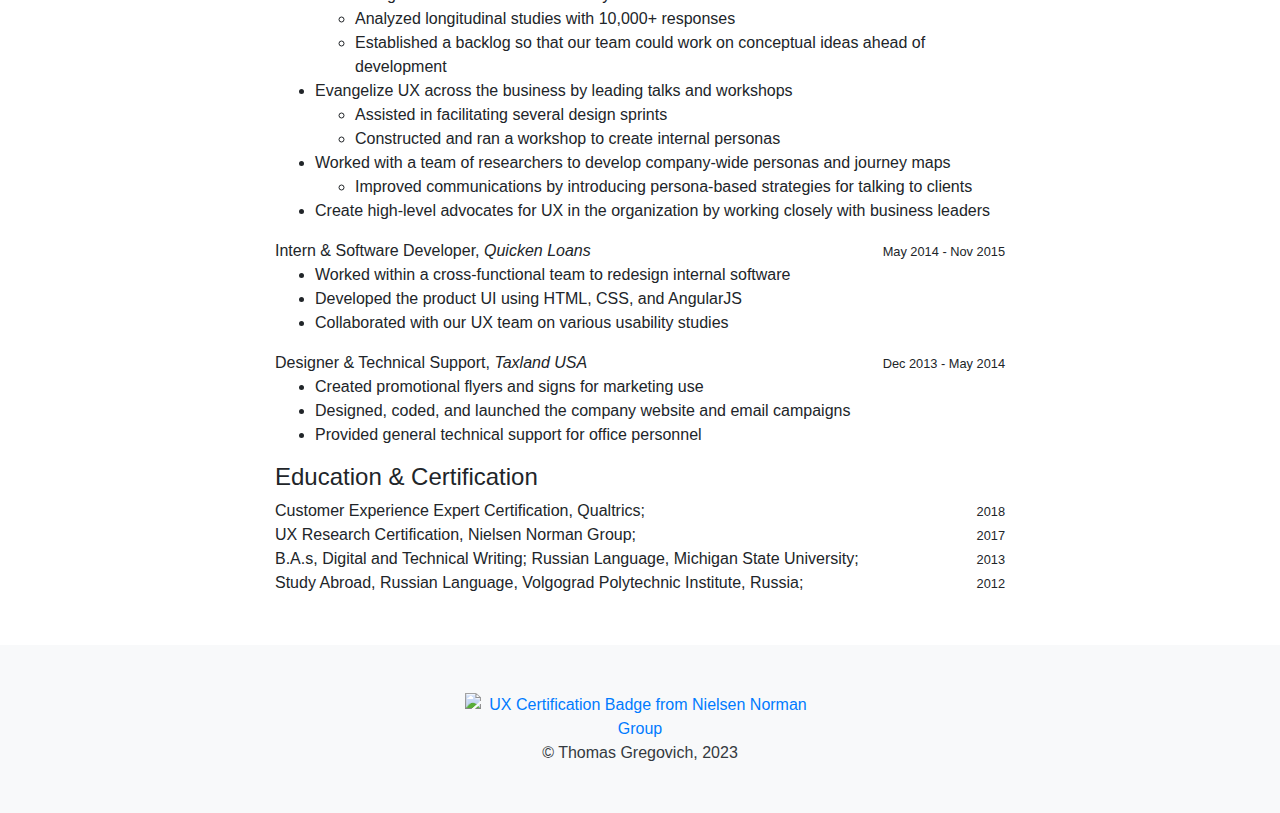
==== commit 7358ff39: "Update index.html" ====
--- a/index.html
+++ b/index.html
@@ -64,7 +64,7 @@
               <li>Doing usability research to understand problems from the user's perspective,</li>
               <li>Checking on feedback loops to monitor big shifts in customer behavior,</li>
               <li>Delivering actionable results to business parters and stakeholders,</li>
-              <li>Helping teams see the big picture and helping to develop a customer-inclusive strategy.</li>
+              <li>Helping teams see the big picture in order to develop a customer-inclusive strategy.</li>
             </ul>
             <p>I'm comfortable with all aspects of research, from strategy to socializing. My goal is always to improve the experience, whether that's a large-scale change or one small tweak to a feature.
             At the heart of my philosophy is storytelling and how it can be used to create context and empathy while delivering results that business partners and stakeholders can take action on.
@@ -143,7 +143,7 @@
 						<li>Work with Design, Content, and Product to run frequent usability testing on new and existing features</li>
 						<li>Mentor junior team members in new/unfamiliar methods and help manage vendor relationships</li>
 						<li>Ran a multi-year study to discover and understand pain points and customer motivations across the customer journey</li>
-						<li>Conducted and analyzed over 150+ hours of customer interview</li>
+						<li>Conducted and analyzed over 150+ hours of customer interviews</li>
 					</ul>					
 				</div>
 		  		<div>
